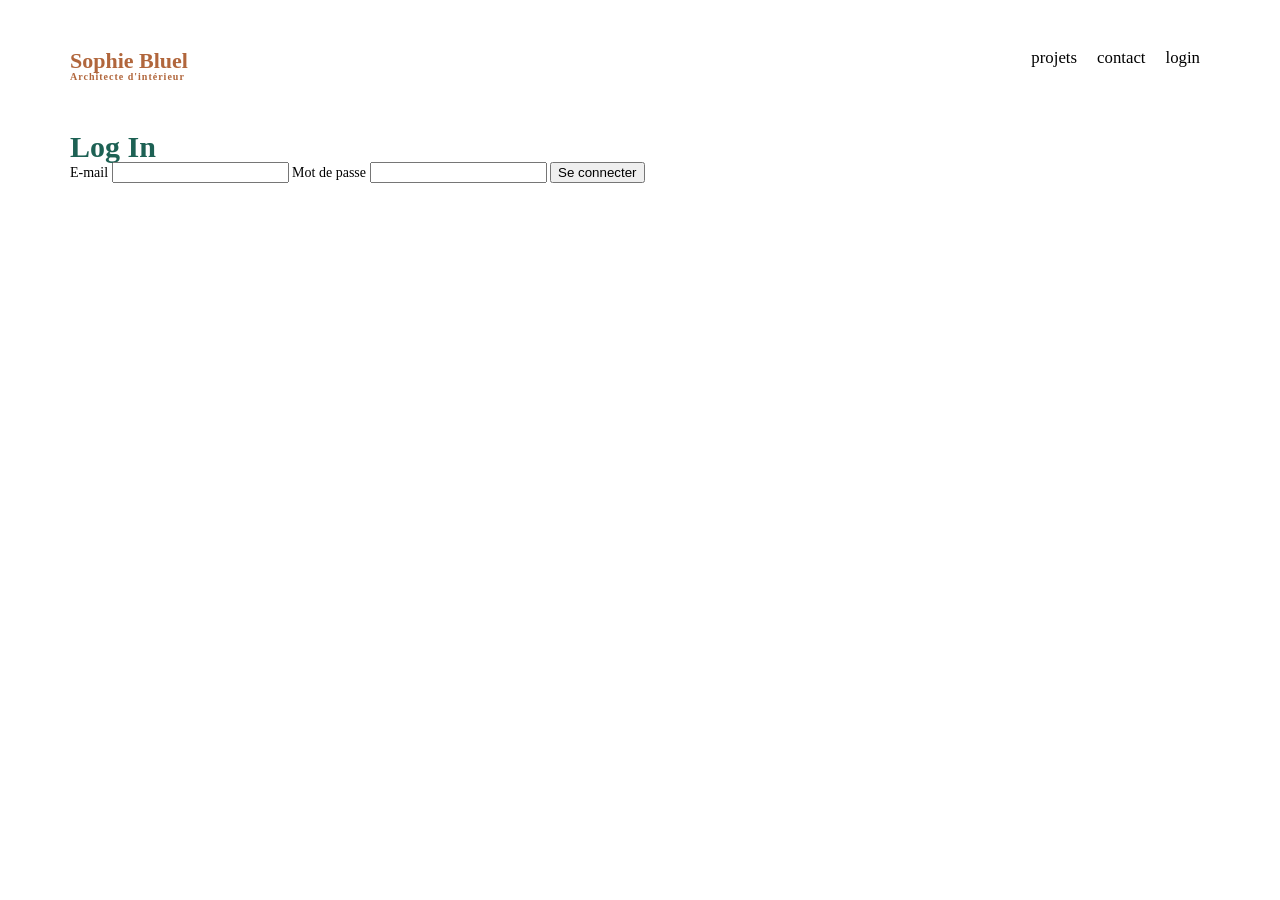
==== FrontEnd/login.html @ e51bdffd "Finalisation du projet Sophie Bluel" ====
<!DOCTYPE html>
<html lang="fr">

<head>
    <meta charset="UTF-8">
    <title>Login</title>

    <link rel="stylesheet" href="./assets/style.css">
</head>

<body>

<header>
    <h1>Sophie Bluel <span>Architecte d'intérieur</span></h1>

    <nav>
        <ul>
            <li>projets</li>
            <li>contact</li>
            <li>login</li>
        </ul>
    </nav>
</header>

<main>

<section class="login-section">

    <h2>Log In</h2>

    <form id="login-form">

        <label for="email">E-mail</label>
        <input type="email" id="email">

        <label for="password">Mot de passe</label>
        <input type="password" id="password">

        <button type="submit">Se connecter</button>

    </form>

    <p id="error-message"></p>

</section>

</main>

<script src="login.js"></script>

</body>
</html>
---- FrontEnd/assets/style.css ----
/* http://meyerweb.com/eric/tools/css/reset/
   v2.0 | 20110126
   License: none (public domain)
*/

html, body, div, span, applet, object, iframe,
h1, h2, h3, h4, h5, h6, p, blockquote, pre,
a, abbr, acronym, address, big, cite, code,
del, dfn, em, img, ins, kbd, q, s, samp,
small, strike, strong, sub, sup, tt, var,
b, u, i, center,
dl, dt, dd, ol, ul, li,
fieldset, form, label, legend,
table, caption, tbody, tfoot, thead, tr, th, td,
article, aside, canvas, details, embed,
figure, figcaption, footer, header, hgroup,
menu, nav, output, ruby, section, summary,
time, mark, audio, video {
	margin: 0;
	padding: 0;
	border: 0;
	font-size: 100%;
	font: inherit;
	vertical-align: baseline;
}
/* HTML5 display-role reset for older browsers */
article, aside, details, figcaption, figure,
footer, header, hgroup, menu, nav, section {
	display: block;
}
body {
	line-height: 1;
}
ol, ul {
	list-style: none;
}
blockquote, q {
	quotes: none;
}
blockquote:before, blockquote:after,
q:before, q:after {
	content: '';
	content: none;
}
table {
	border-collapse: collapse;
	border-spacing: 0;
}
/** end reset css**/
body {
	max-width: 1140px;
	margin:auto;
	font-family: 'Work Sans' ;
	font-size: 14px;
}
header {
	display: flex;
	justify-content: space-between;
	margin: 50px 0
}
section {
	margin: 50px 0
}

h1{
	display: flex;
	flex-direction: column;
	font-family: 'Syne';
	font-size: 22px;
	font-weight: 800;
	color: #B1663C
}

h1 > span {
	font-family: 'Work Sans';
	font-size:10px;
	letter-spacing: 0.1em;
;
}

h2{
	font-family: 'Syne';
	font-weight: 700;
	font-size: 30px;
	color: #1D6154
}
nav ul {
	display: flex;
	align-items: center;
	list-style-type: none;

}
nav li {
	padding: 0 10px;
	font-size: 1.2em;
}

li:hover {
	color: #B1663C;
}
#introduction {
	display: flex;
	align-items: center;
}
#introduction figure {
	flex: 1
}
#introduction img {
	display: block;
	margin: auto;
	width: 80%;
}

#introduction article {
	flex: 1
}
#introduction h2 {
	margin-bottom: 1em;
}

#introduction p {
	margin-bottom: 0.5em;
}
#portfolio h2 {
	text-align: center;
	margin-bottom: 1em;
}
.gallery {
	width: 100%;
	display: grid;
	grid-template-columns: 1fr 1fr 1fr;
	grid-column-gap: 20px;
	grid-row-gap: 20px;
}

.gallery img {
	width: 100%;

}
#contact {
	width: 50%;
margin: auto;
}
#contact > * {
	text-align: center;

}
#contact h2{
	margin-bottom: 20px;
}
#contact form {
	text-align: left;
	margin-top:30px;
	display: flex;
	flex-direction: column;
}

#contact input {
	height: 50px;
	font-size: 1.2em;
	border: none;
	box-shadow: 0px 4px 14px rgba(0, 0, 0, 0.09);
}
#contact label {
	margin: 2em 0 1em 0;
}
#contact textarea {
	border: none;
	box-shadow: 0px 4px 14px rgba(0, 0, 0, 0.09);
}

input[type="submit"]{
	font-family: 'Syne';
	font-weight: 700;
	color: white;
	background-color: #1D6154;
	margin : 2em auto ;
	width: 180px;
	text-align: center;
	border-radius: 60px ;
}

footer nav ul {
	display: flex;
	justify-content: flex-end;
	margin: 2em
}

#edit-banner {

    display: none;

    justify-content: center;
    align-items: center;

    background-color: black;
    color: white;

    height: 50px;
}

.modal {

    display: none;

    position: fixed;

    top: 0;
    left: 0;

    width: 100%;
    height: 100%;

    background-color: rgba(0,0,0,0.5);

    justify-content: center;
    align-items: center;
}

.modal-content {

    background-color: white;

    width: 500px;

    padding: 30px;

    border-radius: 10px;

    position: relative;
}

#close-modal {

    position: absolute;

    top: 20px;
    right: 20px;

    cursor: pointer;

    font-size: 24px;
}

.modal-gallery {

    display: grid;

    grid-template-columns: repeat(5, 1fr);

    gap: 10px;

    margin-top: 20px;
}

.modal-gallery img {

    width: 100%;
}

.modal-gallery figure {

    position: relative;
}

.delete-button {

    position: absolute;

    top: 5px;
    right: 5px;

    background-color: black;

    color: white;

    border: none;

    cursor: pointer;

    font-size: 12px;

    padding: 5px;
}
#add-photo-button {

    margin-top: 30px;

    background-color: #1D6154;

    color: white;

    border: none;

    padding: 10px 20px;

    border-radius: 20px;

    cursor: pointer;
}

#add-photo-form {

    flex-direction: column;

    gap: 15px;

    margin-top: 20px;
}

#add-photo-form input,
#add-photo-form select {

    padding: 10px;
}

#add-photo-form button {

    background-color: #1D6154;

    color: white;

    border: none;

    padding: 110px;

    border-radius: 20px;

    cursor: pointer;
}

/* =========================
PORTFOLIO TITLE
========================= */

.portfolio-title {

    display: flex;

    justify-content: center;

    align-items: baseline;

    gap: 20px;

    margin-bottom: 40px;
}
/* enlever ancien margin du h2 */
.portfolio-title h2 {

    margin-bottom: 10;
}

/* =========================
EDIT BUTTON
========================= */
#edit-button {

    display: none;

    background-color: #1D6154;

    color: white;

    border: none;

    padding: 8px 16px;

    border-radius: 60px;

    cursor: pointer;

    font-size: 14px;

    font-weight: 500;

    transition: 0.3s;

    position: relative;

    top: -4px;
}
#edit-button:hover {

    background-color: #14483f;
}
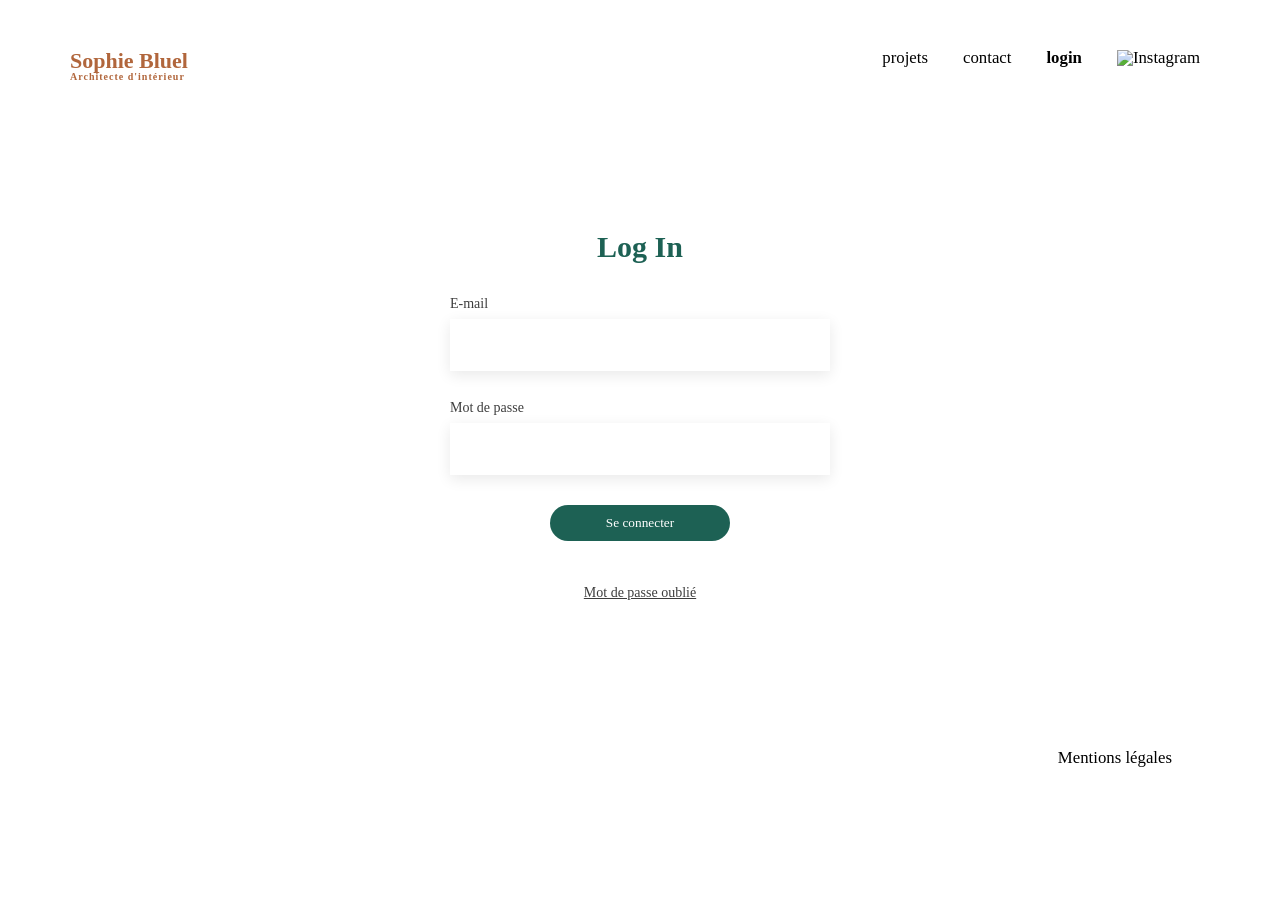
==== commit 0a0369bb: "Modifications dur login.html et sur le style.css afin d'adapter davanage a la maquette" ====
--- a/FrontEnd/login.html
+++ b/FrontEnd/login.html
@@ -13,13 +13,16 @@
 <header>
     <h1>Sophie Bluel <span>Architecte d'intérieur</span></h1>
 
-    <nav>
-        <ul>
-            <li>projets</li>
-            <li>contact</li>
-            <li>login</li>
-        </ul>
-    </nav>
+<nav>
+    <ul>
+        <li><a href="index.html#portfolio">projets</a></li>
+        <li><a href="index.html#contact">contact</a></li>
+        <li><a href="login.html" class="active">login</a></li>
+        <li>
+            <img src="./assets/icons/instagram.png" alt="Instagram">
+        </li>
+    </ul>
+</nav>
 </header>
 
 <main>
@@ -30,22 +33,34 @@
 
     <form id="login-form">
 
-        <label for="email">E-mail</label>
-        <input type="email" id="email">
+    <label for="email">E-mail</label>
+    <input type="email" id="email">
 
-        <label for="password">Mot de passe</label>
-        <input type="password" id="password">
+    <label for="password">Mot de passe</label>
+    <input type="password" id="password">
 
-        <button type="submit">Se connecter</button>
+    <button type="submit">
+        Se connecter
+    </button>
 
-    </form>
+</form>
 
-    <p id="error-message"></p>
+<p id="error-message"></p>
+
+<a href="#" class="forgot-password">
+    Mot de passe oublié
+</a>
 
 </section>
 
 </main>
-
+<footer>
+    <nav>
+        <ul>
+            <li>Mentions légales</li>
+        </ul>
+    </nav>
+</footer>
 <script src="login.js"></script>
 
 </body>
--- a/FrontEnd/assets/style.css
+++ b/FrontEnd/assets/style.css
@@ -53,6 +53,30 @@
 	font-family: 'Work Sans' ;
 	font-size: 14px;
 }
+#edit-banner {
+
+    position: relative;
+
+    left: 50%;
+
+    transform: translateX(-50%);
+
+    width: 100vw;
+
+    height: 59px;
+
+    background: black;
+
+    color: white;
+
+    display: flex;
+
+    justify-content: center;
+
+    align-items: center;
+
+    gap: 10px;
+}
 header {
 	display: flex;
 	justify-content: space-between;
@@ -383,4 +407,187 @@
 #edit-button:hover {
 
     background-color: #14483f;
+}
+
+/* =========================
+FILTERS
+========================= */
+
+.filters {
+
+    display: flex;
+
+    justify-content: center;
+
+    gap: 10px;
+
+    margin-bottom: 50px;
+}
+
+.filters button {
+
+    font-family: 'Syne';
+
+    font-size: 18px;
+
+    font-weight: 690;
+
+    color: #1D6154;
+
+    background-color: white;
+
+    border: 1px solid #1D6154;
+
+    border-radius: 60px;
+
+    padding: 10px 20px;
+
+    cursor: pointer;
+
+    transition: 0.3s;
+}
+
+.filters button:hover {
+
+    background-color: #1D6154;
+
+    color: white;
+}
+
+
+nav a {
+
+    text-decoration: none;
+
+    color: black;
+}
+
+
+
+nav ul {
+
+    display: flex;
+
+    align-items: center;
+
+    gap: 15px;
+}
+
+
+nav a.active {
+
+    font-weight: 700;
+}
+
+/* LOGIN PAGE */
+
+.login-section {
+
+    width: 380px;
+
+    margin: 150px auto;
+
+    display: flex;
+
+    flex-direction: column;
+
+    align-items: center;
+}
+
+.login-section h2 {
+
+    margin-bottom: 35px;
+}
+
+#login-form {
+
+    width: 100%;
+
+    display: flex;
+
+    flex-direction: column;
+}
+
+#login-form label {
+
+    margin-bottom: 8px;
+
+    color: #3D3D3D;
+}
+
+#login-form input {
+
+    height: 50px;
+
+    border: none;
+
+    box-shadow: 0px 4px 14px rgba(0,0,0,0.09);
+
+    margin-bottom: 30px;
+}
+
+#login-form button {
+
+    width: 180px;
+
+    height: 36px;
+
+    margin: 0 auto;
+
+    border: none;
+
+    border-radius: 60px;
+
+    background: #1D6154;
+
+    color: white;
+
+    font-family: 'Syne';
+
+    cursor: pointer;
+}
+
+.forgot-password {
+
+    margin-top: 30px;
+
+    color: #3D3D3D;
+
+    font-size: 14px;
+}
+
+.active {
+
+    font-weight: 700;
+
+    color: black;
+}
+
+#error-message {
+
+    color: red;
+
+    margin-top: 15px;
+}
+
+.edit-icon {
+
+
+    width: 15px;
+
+    height: 15px;
+
+    filter: invert(1);
+}
+
+
+ /*instagram icon*/ 
+
+nav img {
+
+    width: 18px;
+
+    height: px;
+
+      
 }
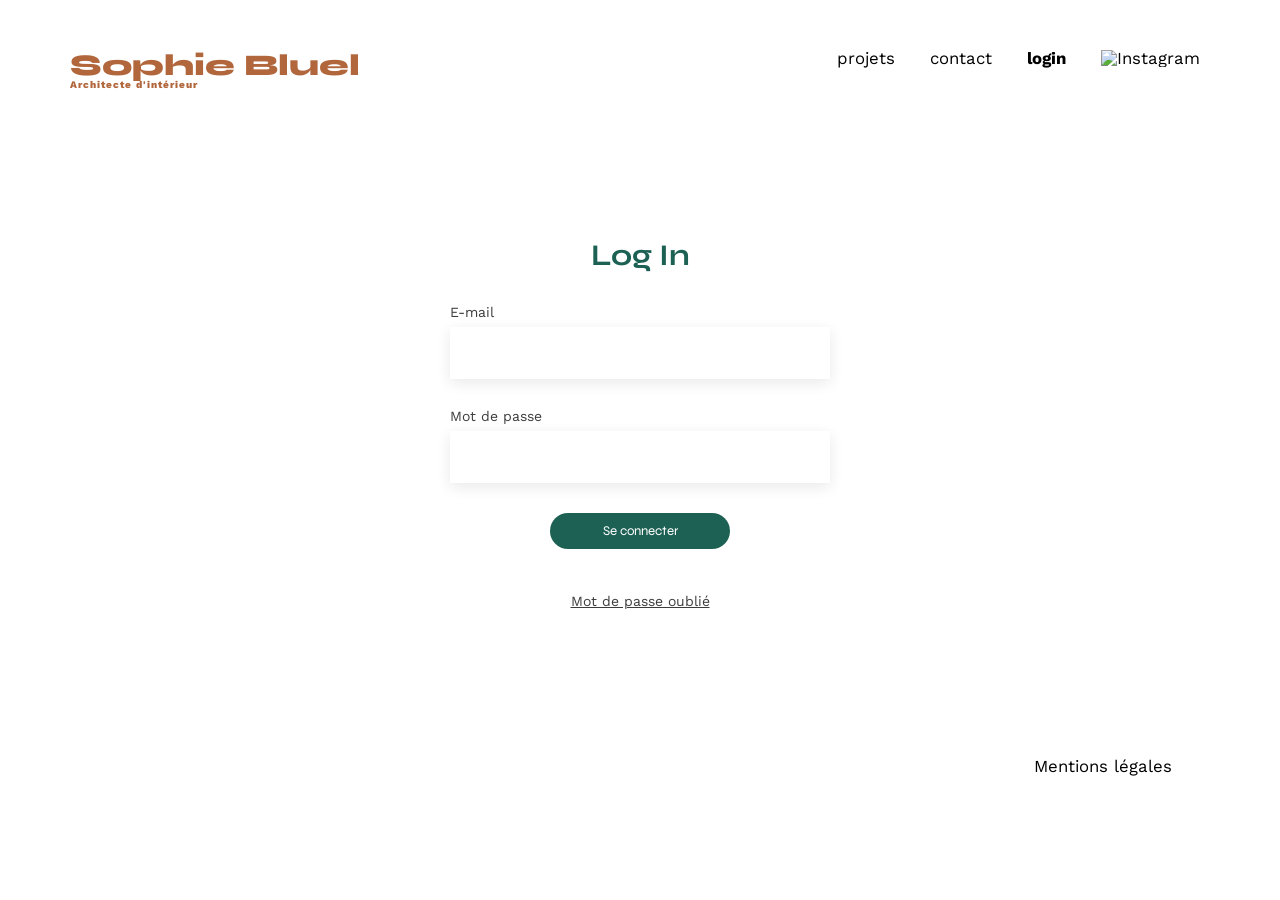
==== commit 4eea1621: "Projet Sophie Bluel terminé" ====
--- a/FrontEnd/login.html
+++ b/FrontEnd/login.html
@@ -1,67 +1,65 @@
-<!DOCTYPE html>
+<!doctype html>
 <html lang="fr">
-
-<head>
-    <meta charset="UTF-8">
+  <head>
+    <meta charset="UTF-8" />
     <title>Login</title>
 
-    <link rel="stylesheet" href="./assets/style.css">
-</head>
+    <link rel="preconnect" href="https://fonts.googleapis.com" />
+    <link rel="preconnect" href="https://fonts.gstatic.com" crossorigin />
 
-<body>
+    <link
+      href="https://fonts.googleapis.com/css2?family=Syne:wght@700;800&family=Work+Sans&display=swap"
+      rel="stylesheet"
+    />
 
-<header>
-    <h1>Sophie Bluel <span>Architecte d'intérieur</span></h1>
+    <link rel="stylesheet" href="./assets/style.css" />
+  </head>
 
-<nav>
-    <ul>
-        <li><a href="index.html#portfolio">projets</a></li>
-        <li><a href="index.html#contact">contact</a></li>
-        <li><a href="login.html" class="active">login</a></li>
-        <li>
-            <img src="./assets/icons/instagram.png" alt="Instagram">
-        </li>
-    </ul>
-</nav>
-</header>
+  <body>
+    <header>
+      <h1>Sophie Bluel <span>Architecte d'intérieur</span></h1>
 
-<main>
+      <nav>
+        <ul>
+          <li><a href="index.html#portfolio">projets</a></li>
+          <li><a href="index.html#contact">contact</a></li>
+          <li><a href="login.html" class="active">login</a></li>
 
-<section class="login-section">
+          <li>
+            <a href="https://www.instagram.com/" target="_blank">
+              <img src="./assets/icons/instagram.png" alt="Instagram" />
+            </a>
+          </li>
+        </ul>
+      </nav>
+    </header>
 
-    <h2>Log In</h2>
+    <main>
+      <section class="login-section">
+        <h2>Log In</h2>
 
-    <form id="login-form">
+        <form id="login-form">
+          <label for="email">E-mail</label>
+          <input type="email" id="email" />
 
-    <label for="email">E-mail</label>
-    <input type="email" id="email">
+          <label for="password">Mot de passe</label>
+          <input type="password" id="password" />
 
-    <label for="password">Mot de passe</label>
-    <input type="password" id="password">
+          <button type="submit">Se connecter</button>
+        </form>
 
-    <button type="submit">
-        Se connecter
-    </button>
+        <p id="error-message"></p>
 
-</form>
-
-<p id="error-message"></p>
-
-<a href="#" class="forgot-password">
-    Mot de passe oublié
-</a>
-
-</section>
-
-</main>
-<footer>
-    <nav>
+        <a href="#" class="forgot-password"> Mot de passe oublié </a>
+      </section>
+    </main>
+    <footer>
+      <nav>
         <ul>
-            <li>Mentions légales</li>
+          <li>Mentions légales</li>
         </ul>
-    </nav>
-</footer>
-<script src="login.js"></script>
-
-</body>
-</html>+      </nav>
+    </footer>
+    <script src="login.js"></script>
+  </body>
+</html>
--- a/FrontEnd/assets/style.css
+++ b/FrontEnd/assets/style.css
@@ -3,591 +3,691 @@
    License: none (public domain)
 */
 
-html, body, div, span, applet, object, iframe,
-h1, h2, h3, h4, h5, h6, p, blockquote, pre,
-a, abbr, acronym, address, big, cite, code,
-del, dfn, em, img, ins, kbd, q, s, samp,
-small, strike, strong, sub, sup, tt, var,
-b, u, i, center,
-dl, dt, dd, ol, ul, li,
-fieldset, form, label, legend,
-table, caption, tbody, tfoot, thead, tr, th, td,
-article, aside, canvas, details, embed,
-figure, figcaption, footer, header, hgroup,
-menu, nav, output, ruby, section, summary,
-time, mark, audio, video {
-	margin: 0;
-	padding: 0;
-	border: 0;
-	font-size: 100%;
-	font: inherit;
-	vertical-align: baseline;
-}
-/* HTML5 display-role reset for older browsers */
-article, aside, details, figcaption, figure,
-footer, header, hgroup, menu, nav, section {
-	display: block;
+html,
+body,
+div,
+span,
+applet,
+object,
+iframe,
+h1,
+h2,
+h3,
+h4,
+h5,
+h6,
+p,
+blockquote,
+pre,
+a,
+abbr,
+acronym,
+address,
+big,
+cite,
+code,
+del,
+dfn,
+em,
+img,
+ins,
+kbd,
+q,
+s,
+samp,
+small,
+strike,
+strong,
+sub,
+sup,
+tt,
+var,
+b,
+u,
+i,
+center,
+dl,
+dt,
+dd,
+ol,
+ul,
+li,
+fieldset,
+form,
+label,
+legend,
+table,
+caption,
+tbody,
+tfoot,
+thead,
+tr,
+th,
+td,
+article,
+aside,
+canvas,
+details,
+embed,
+figure,
+figcaption,
+footer,
+header,
+hgroup,
+menu,
+nav,
+output,
+ruby,
+section,
+summary,
+time,
+mark,
+audio,
+video {
+  margin: 0;
+  padding: 0;
+  border: 0;
+  font-size: 100%;
+  font: inherit;
+  vertical-align: baseline;
+}
+article,
+aside,
+details,
+figcaption,
+figure,
+footer,
+header,
+hgroup,
+menu,
+nav,
+section {
+  display: block;
 }
 body {
-	line-height: 1;
-}
-ol, ul {
-	list-style: none;
-}
-blockquote, q {
-	quotes: none;
-}
-blockquote:before, blockquote:after,
-q:before, q:after {
-	content: '';
-	content: none;
+  line-height: 1;
+}
+ol,
+ul {
+  list-style: none;
+}
+blockquote,
+q {
+  quotes: none;
+}
+blockquote:before,
+blockquote:after,
+q:before,
+q:after {
+  content: "";
+  content: none;
 }
 table {
-	border-collapse: collapse;
-	border-spacing: 0;
+  border-collapse: collapse;
+  border-spacing: 0;
 }
 /** end reset css**/
+
 body {
-	max-width: 1140px;
-	margin:auto;
-	font-family: 'Work Sans' ;
-	font-size: 14px;
-}
+  max-width: 1140px;
+  margin: auto;
+  font-family: "Work Sans";
+  font-size: 14px;
+}
+
 #edit-banner {
-
-    position: relative;
-
-    left: 50%;
-
-    transform: translateX(-50%);
-
-    width: 100vw;
-
-    height: 59px;
-
-    background: black;
-
-    color: white;
-
-    display: flex;
-
-    justify-content: center;
-
-    align-items: center;
-
-    gap: 10px;
-}
+  display: none;
+  position: relative;
+  left: 50%;
+  transform: translateX(-50%);
+  width: 100vw;
+  height: 59px;
+  background: black;
+  color: white;
+  justify-content: center;
+  align-items: center;
+  gap: 10px;
+  font-weight: 500;
+}
+
 header {
-	display: flex;
-	justify-content: space-between;
-	margin: 50px 0
-}
+  display: flex;
+  justify-content: space-between;
+  margin: 50px 0;
+}
+
 section {
-	margin: 50px 0
-}
-
-h1{
-	display: flex;
-	flex-direction: column;
-	font-family: 'Syne';
-	font-size: 22px;
-	font-weight: 800;
-	color: #B1663C
+  margin: 50px 0;
+}
+
+h1 {
+  display: flex;
+  flex-direction: column;
+  font-family: "Syne";
+  font-size: 30px;
+  font-weight: 800;
+  color: #b1663c;
 }
 
 h1 > span {
-	font-family: 'Work Sans';
-	font-size:10px;
-	letter-spacing: 0.1em;
-;
-}
-
-h2{
-	font-family: 'Syne';
-	font-weight: 700;
-	font-size: 30px;
-	color: #1D6154
-}
+  font-family: "Work Sans";
+  font-size: 10px;
+  letter-spacing: 0.1em;
+}
+
+h2 {
+  font-family: "Syne";
+  font-weight: 700;
+  font-size: 30px;
+  color: #1d6154;
+}
+
 nav ul {
-	display: flex;
-	align-items: center;
-	list-style-type: none;
-
-}
+  display: flex;
+  align-items: center;
+  list-style-type: none;
+  gap: 15px;
+}
+
 nav li {
-	padding: 0 10px;
-	font-size: 1.2em;
+  padding: 0 10px;
+  font-size: 1.2em;
 }
 
 li:hover {
-	color: #B1663C;
-}
+  color: #b1663c;
+}
+
+nav a {
+  text-decoration: none;
+  color: black;
+}
+
+nav a.active {
+  font-weight: 700;
+}
+
+nav img {
+  width: 20px !important;
+  height: 20px !important;
+}
+
+/* =========================
+   INTRODUCTION
+========================= */
+
 #introduction {
-	display: flex;
-	align-items: center;
+  display: flex;
+  align-items: center;
 }
 #introduction figure {
-	flex: 1
+  flex: 1;
 }
 #introduction img {
-	display: block;
-	margin: auto;
-	width: 80%;
-}
-
+  display: block;
+  margin: auto;
+  width: 80%;
+}
 #introduction article {
-	flex: 1
+  flex: 1;
 }
 #introduction h2 {
-	margin-bottom: 1em;
-}
-
+  margin-bottom: 1em;
+}
 #introduction p {
-	margin-bottom: 0.5em;
-}
+  margin-bottom: 0.5em;
+}
+
+/* =========================
+   PORTFOLIO
+========================= */
+
 #portfolio h2 {
-	text-align: center;
-	margin-bottom: 1em;
-}
+  text-align: center;
+  margin-bottom: 1em;
+}
+
+.portfolio-title {
+  display: flex;
+  justify-content: center;
+  align-items: baseline;
+  gap: 20px;
+  margin-bottom: 60px;
+}
+
+.portfolio-title h2 {
+  margin-bottom: 10px;
+}
+
+/* =========================
+   GALLERY
+========================= */
+
 .gallery {
-	width: 100%;
-	display: grid;
-	grid-template-columns: 1fr 1fr 1fr;
-	grid-column-gap: 20px;
-	grid-row-gap: 20px;
+  margin-top: 60px;
+  width: 100%;
+  display: grid;
+  grid-template-columns: 1fr 1fr 1fr;
+  grid-column-gap: 20px;
+  grid-row-gap: 20px;
 }
 
 .gallery img {
-	width: 100%;
-
-}
+  width: 100%;
+}
+
+/* =========================
+   FILTERS
+========================= */
+
+.filters {
+  display: flex;
+  justify-content: center;
+  gap: 10px;
+  margin-bottom: 50px;
+}
+
+.filters button {
+  font-family: "Syne";
+  font-size: 18px;
+  font-weight: 690;
+  color: #1d6154;
+  background-color: white;
+  border: 1px solid #1d6154;
+  border-radius: 60px;
+  padding: 10px 20px;
+  cursor: pointer;
+  transition: 0.3s;
+}
+
+.filters button:hover {
+  background-color: #1d6154;
+  color: white;
+}
+
+/* =========================
+   EDIT BUTTON
+========================= */
+
+#edit-button {
+  margin-left: 10px;
+
+  position: relative;
+  display: none;
+  align-items: center;
+  gap: 8px;
+  cursor: pointer;
+  background: none;
+  border: none;
+  color: black;
+  font-size: 14px;
+  top: -2px;
+}
+
+#edit-button i {
+  font-size: 15px;
+}
+
+.edit-icon-project {
+  width: 15px;
+  height: 15px;
+  filter: none;
+}
+
+#edit-button:hover {
+  opacity: 0.8;
+}
+/* =========================
+   CONTACT
+========================= */
+
 #contact {
-	width: 50%;
-margin: auto;
+  width: 50%;
+  margin: auto;
 }
 #contact > * {
-	text-align: center;
-
-}
-#contact h2{
-	margin-bottom: 20px;
-}
+  text-align: center;
+}
+#contact h2 {
+  margin-bottom: 20px;
+}
+
 #contact form {
-	text-align: left;
-	margin-top:30px;
-	display: flex;
-	flex-direction: column;
+  text-align: left;
+  margin-top: 30px;
+  display: flex;
+  flex-direction: column;
 }
 
 #contact input {
-	height: 50px;
-	font-size: 1.2em;
-	border: none;
-	box-shadow: 0px 4px 14px rgba(0, 0, 0, 0.09);
-}
+  height: 50px;
+  font-size: 1.2em;
+  border: none;
+  box-shadow: 0px 4px 14px rgba(0, 0, 0, 0.09);
+}
+
 #contact label {
-	margin: 2em 0 1em 0;
-}
+  margin: 2em 0 1em 0;
+}
+
 #contact textarea {
-	border: none;
-	box-shadow: 0px 4px 14px rgba(0, 0, 0, 0.09);
-}
-
-input[type="submit"]{
-	font-family: 'Syne';
-	font-weight: 700;
-	color: white;
-	background-color: #1D6154;
-	margin : 2em auto ;
-	width: 180px;
-	text-align: center;
-	border-radius: 60px ;
-}
+  border: none;
+  box-shadow: 0px 4px 14px rgba(0, 0, 0, 0.09);
+}
+
+input[type="submit"] {
+  font-family: "Syne";
+  font-weight: 700;
+  color: white;
+  background-color: #1d6154;
+  margin: 2em auto;
+  width: 180px;
+  text-align: center;
+  border-radius: 60px;
+}
+
+/* =========================
+   FOOTER
+========================= */
 
 footer nav ul {
-	display: flex;
-	justify-content: flex-end;
-	margin: 2em
-}
-
-#edit-banner {
-
-    display: none;
-
-    justify-content: center;
-    align-items: center;
-
-    background-color: black;
-    color: white;
-
-    height: 50px;
-}
+  display: flex;
+  justify-content: flex-end;
+  margin: 2em;
+}
+
+/* =========================
+   MODAL
+========================= */
 
 .modal {
-
-    display: none;
-
-    position: fixed;
-
-    top: 0;
-    left: 0;
-
-    width: 100%;
-    height: 100%;
-
-    background-color: rgba(0,0,0,0.5);
-
-    justify-content: center;
-    align-items: center;
-}
-
+  display: none;
+  position: fixed;
+  top: 0;
+  left: 0;
+  width: 100%;
+  height: 100%;
+  background-color: rgba(0, 0, 0, 0.5);
+  justify-content: center;
+  align-items: center;
+}
+
+/* ✅ flexbox ώστε τα παιδιά να κατανέμονται σωστά */
 .modal-content {
-
-    background-color: white;
-
-    width: 500px;
-
-    padding: 30px;
-
-    border-radius: 10px;
-
-    position: relative;
-}
-
+  background-color: white;
+  width: 500px;
+  height: 550px;
+  padding: 30px 45px;
+  border-radius: 10px;
+  position: relative;
+  display: flex;
+  flex-direction: column;
+}
+
+.modal-content h3 {
+  text-align: center;
+  font-size: 26px;
+  font-weight: 400;
+  margin-bottom: 30px;
+  flex-shrink: 0;
+}
+
+#back-modal {
+  display: none;
+  position: absolute;
+  left: 30px;
+  top: 30px;
+  cursor: pointer;
+  font-size: 28px;
+  font-weight: 300; /* ✅ λεπτό */
+}
 #close-modal {
-
-    position: absolute;
-
-    top: 20px;
-    right: 20px;
-
-    cursor: pointer;
-
-    font-size: 24px;
-}
+  position: absolute;
+  right: 30px;
+  top: 30px;
+  cursor: pointer;
+  font-size: 24px;
+}
+
+/* =========================
+   MODAL GALLERY
+========================= */
 
 .modal-gallery {
-
-    display: grid;
-
-    grid-template-columns: repeat(5, 1fr);
-
-    gap: 10px;
-
-    margin-top: 20px;
+  display: grid;
+  grid-template-columns: repeat(5, 80px);
+  gap: 10px;
+  justify-content: center;
+  align-content: start;
+  flex: 1;
+  overflow-y: auto; /* scroll  */
+  min-height: 0; /* necessaire pour scroll en flexbox */
 }
 
 .modal-gallery img {
-
-    width: 100%;
+  width: 80px;
+  height: 108px;
+  object-fit: cover;
 }
 
 .modal-gallery figure {
-
-    position: relative;
+  position: relative;
 }
 
 .delete-button {
-
-    position: absolute;
-
-    top: 5px;
-    right: 5px;
-
-    background-color: black;
-
-    color: white;
-
-    border: none;
-
-    cursor: pointer;
-
-    font-size: 12px;
-
-    padding: 5px;
-}
+  position: absolute;
+  top: 3px;
+  right: 3px;
+  width: 16px;
+  height: 16px;
+  padding: 0;
+  font-size: 9px;
+  background: black;
+  color: white;
+  border: none;
+  cursor: pointer;
+}
+
+/* =========================
+   SEPARATOR galerie — normal flow, pas absolute
+========================= */
+
+.separator {
+  width: 100%;
+  margin: 0px 0 34px;
+  border: none;
+  border-top: 1px solid #b3b3b3;
+  flex-shrink: 0;
+}
+
+/* =========================
+   BOUTON "Ajouter une photo" — normal flow
+========================= */
+
 #add-photo-button {
-
-    margin-top: 30px;
-
-    background-color: #1D6154;
-
-    color: white;
-
-    border: none;
-
-    padding: 10px 20px;
-
-    border-radius: 20px;
-
-    cursor: pointer;
-}
-
+  display: block;
+  width: 237px;
+  height: 36px;
+  margin: 0 auto 10px;
+  background-color: #1d6154;
+  color: white;
+  border: none;
+  border-radius: 60px;
+  font-family: "Syne";
+  cursor: pointer;
+  flex-shrink: 0;
+}
+
+/* =========================
+   SEPARATOR FORM
+========================= */
+
+.separator-form {
+  width: 100%;
+  margin: 18px 0 10px;
+  border: none;
+  border-top: 1px solid #b3b3b3;
+  flex-shrink: 0;
+}
+
+/* =========================
+   ADD PHOTO FORM
+========================= */
 #add-photo-form {
-
-    flex-direction: column;
-
-    gap: 15px;
-
-    margin-top: 20px;
+  display: none;
+  flex-direction: column;
+  gap: 12px;
+  margin-top: 35px;
+}
+
+#add-photo-form label {
+  margin-bottom: 4px;
+  color: #000000;
 }
 
 #add-photo-form input,
 #add-photo-form select {
-
-    padding: 10px;
-}
-
+  height: 50px;
+  padding: 0 15px; /* ✅ ήταν 152px - λάθος! */
+  border: none;
+  box-shadow: 0px 4px 14px rgba(0, 0, 0, 0.09);
+  width: 100%; /* ✅ πρόσθεσε αυτό */
+  box-sizing: border-box; /* ✅ και αυτό */
+}
+
+/* ✅ Valider — normal flow, jamais absolute */
 #add-photo-form button {
-
-    background-color: #1D6154;
-
-    color: white;
-
-    border: none;
-
-    padding: 110px;
-
-    border-radius: 20px;
-
-    cursor: pointer;
-}
-
-/* =========================
-PORTFOLIO TITLE
-========================= */
-
-.portfolio-title {
-
-    display: flex;
-
-    justify-content: center;
-
-    align-items: baseline;
-
-    gap: 20px;
-
-    margin-bottom: 40px;
-}
-/* enlever ancien margin du h2 */
-.portfolio-title h2 {
-
-    margin-bottom: 10;
-}
-
-/* =========================
-EDIT BUTTON
-========================= */
-#edit-button {
-
-    display: none;
-
-    background-color: #1D6154;
-
-    color: white;
-
-    border: none;
-
-    padding: 8px 16px;
-
-    border-radius: 60px;
-
-    cursor: pointer;
-
-    font-size: 14px;
-
-    font-weight: 500;
-
-    transition: 0.3s;
-
-    position: relative;
-
-    top: -4px;
-}
-#edit-button:hover {
-
-    background-color: #14483f;
-}
-
-/* =========================
-FILTERS
-========================= */
-
-.filters {
-
-    display: flex;
-
-    justify-content: center;
-
-    gap: 10px;
-
-    margin-bottom: 50px;
-}
-
-.filters button {
-
-    font-family: 'Syne';
-
-    font-size: 18px;
-
-    font-weight: 690;
-
-    color: #1D6154;
-
-    background-color: white;
-
-    border: 1px solid #1D6154;
-
-    border-radius: 60px;
-
-    padding: 10px 20px;
-
-    cursor: pointer;
-
-    transition: 0.3s;
-}
-
-.filters button:hover {
-
-    background-color: #1D6154;
-
-    color: white;
-}
-
-
-nav a {
-
-    text-decoration: none;
-
-    color: black;
-}
-
-
-
-nav ul {
-
-    display: flex;
-
-    align-items: center;
-
-    gap: 15px;
-}
-
-
-nav a.active {
-
-    font-weight: 700;
-}
-
-/* LOGIN PAGE */
+  width: 237px;
+  height: 36px;
+  margin: 10px auto 0;
+  border: none;
+  border-radius: 60px;
+  background-color: #1d6154;
+  color: white;
+  font-family: "Syne";
+  font-size: 14px;
+  font-weight: 700;
+  cursor: pointer;
+}
+
+/* =========================
+   IMAGE PREVIEW
+========================= */
+
+.image-preview {
+  width: 100%; /* ✅ ήταν 80% */
+  height: 150px; /* ✅ ήταν 180px */
+  margin: 0 auto 15px;
+  background: #e8f1f6;
+  display: flex;
+  flex-direction: column;
+  justify-content: center;
+  align-items: center;
+  gap: 8px;
+  flex-shrink: 0;
+}
+
+.image-preview img {
+  width: 50px;
+  opacity: 0.4;
+}
+
+.image-preview p {
+  font-size: 10px;
+  color: #444444;
+}
+
+.upload-button {
+  background: #e8e8e8;
+  color: #2e5971 !important;
+  width: 173px;
+  height: 36px;
+  border-radius: 50px;
+  display: flex;
+  align-items: center;
+  justify-content: center;
+  cursor: pointer;
+  font-size: 14px;
+}
+
+/* =========================
+   LOGIN PAGE
+========================= */
 
 .login-section {
-
-    width: 380px;
-
-    margin: 150px auto;
-
-    display: flex;
-
-    flex-direction: column;
-
-    align-items: center;
+  width: 380px;
+  margin: 150px auto;
+  display: flex;
+  flex-direction: column;
+  align-items: center;
 }
 
 .login-section h2 {
-
-    margin-bottom: 35px;
-}
-
+  font-size: 30px;
+  font-weight: 700;
+  color: #1d6154;
+  margin-bottom: 35px;
+}
 #login-form {
-
-    width: 100%;
-
-    display: flex;
-
-    flex-direction: column;
+  width: 100%;
+  display: flex;
+  flex-direction: column;
 }
 
 #login-form label {
-
-    margin-bottom: 8px;
-
-    color: #3D3D3D;
+  margin-bottom: 8px;
+  color: #3d3d3d;
 }
 
 #login-form input {
-
-    height: 50px;
-
-    border: none;
-
-    box-shadow: 0px 4px 14px rgba(0,0,0,0.09);
-
-    margin-bottom: 30px;
+  height: 50px;
+  border: none;
+  box-shadow: 0px 4px 14px rgba(0, 0, 0, 0.09);
+  margin-bottom: 30px;
 }
 
 #login-form button {
-
-    width: 180px;
-
-    height: 36px;
-
-    margin: 0 auto;
-
-    border: none;
-
-    border-radius: 60px;
-
-    background: #1D6154;
-
-    color: white;
-
-    font-family: 'Syne';
-
-    cursor: pointer;
+  width: 180px;
+  height: 36px;
+  margin: 0 auto;
+  border: none;
+  border-radius: 60px;
+  background: #1d6154;
+  color: white;
+  font-family: "Syne";
+  cursor: pointer;
 }
 
 .forgot-password {
-
-    margin-top: 30px;
-
-    color: #3D3D3D;
-
-    font-size: 14px;
+  margin-top: 30px;
+  color: #3d3d3d;
+  font-size: 14px;
 }
 
 .active {
-
-    font-weight: 700;
-
-    color: black;
+  font-weight: 700;
+  color: black;
 }
 
 #error-message {
-
-    color: red;
-
-    margin-top: 15px;
+  color: red;
+  margin-top: 15px;
 }
 
 .edit-icon {
-
-
-    width: 15px;
-
-    height: 15px;
-
-    filter: invert(1);
-}
-
-
- /*instagram icon*/ 
-
-nav img {
-
-    width: 18px;
-
-    height: px;
-
-      
-}+  width: 15px;
+  height: 15px;
+  filter: invert(1);
+}
+
+#add-photo-form button[type="submit"]:disabled {
+  background-color: #e8e8e8;
+  color: #ffffff;
+  cursor: not-allowed;
+}
+
+#preview-image {
+  max-width: 120px;
+  max-height: 120px;
+  object-fit: cover;
+}
